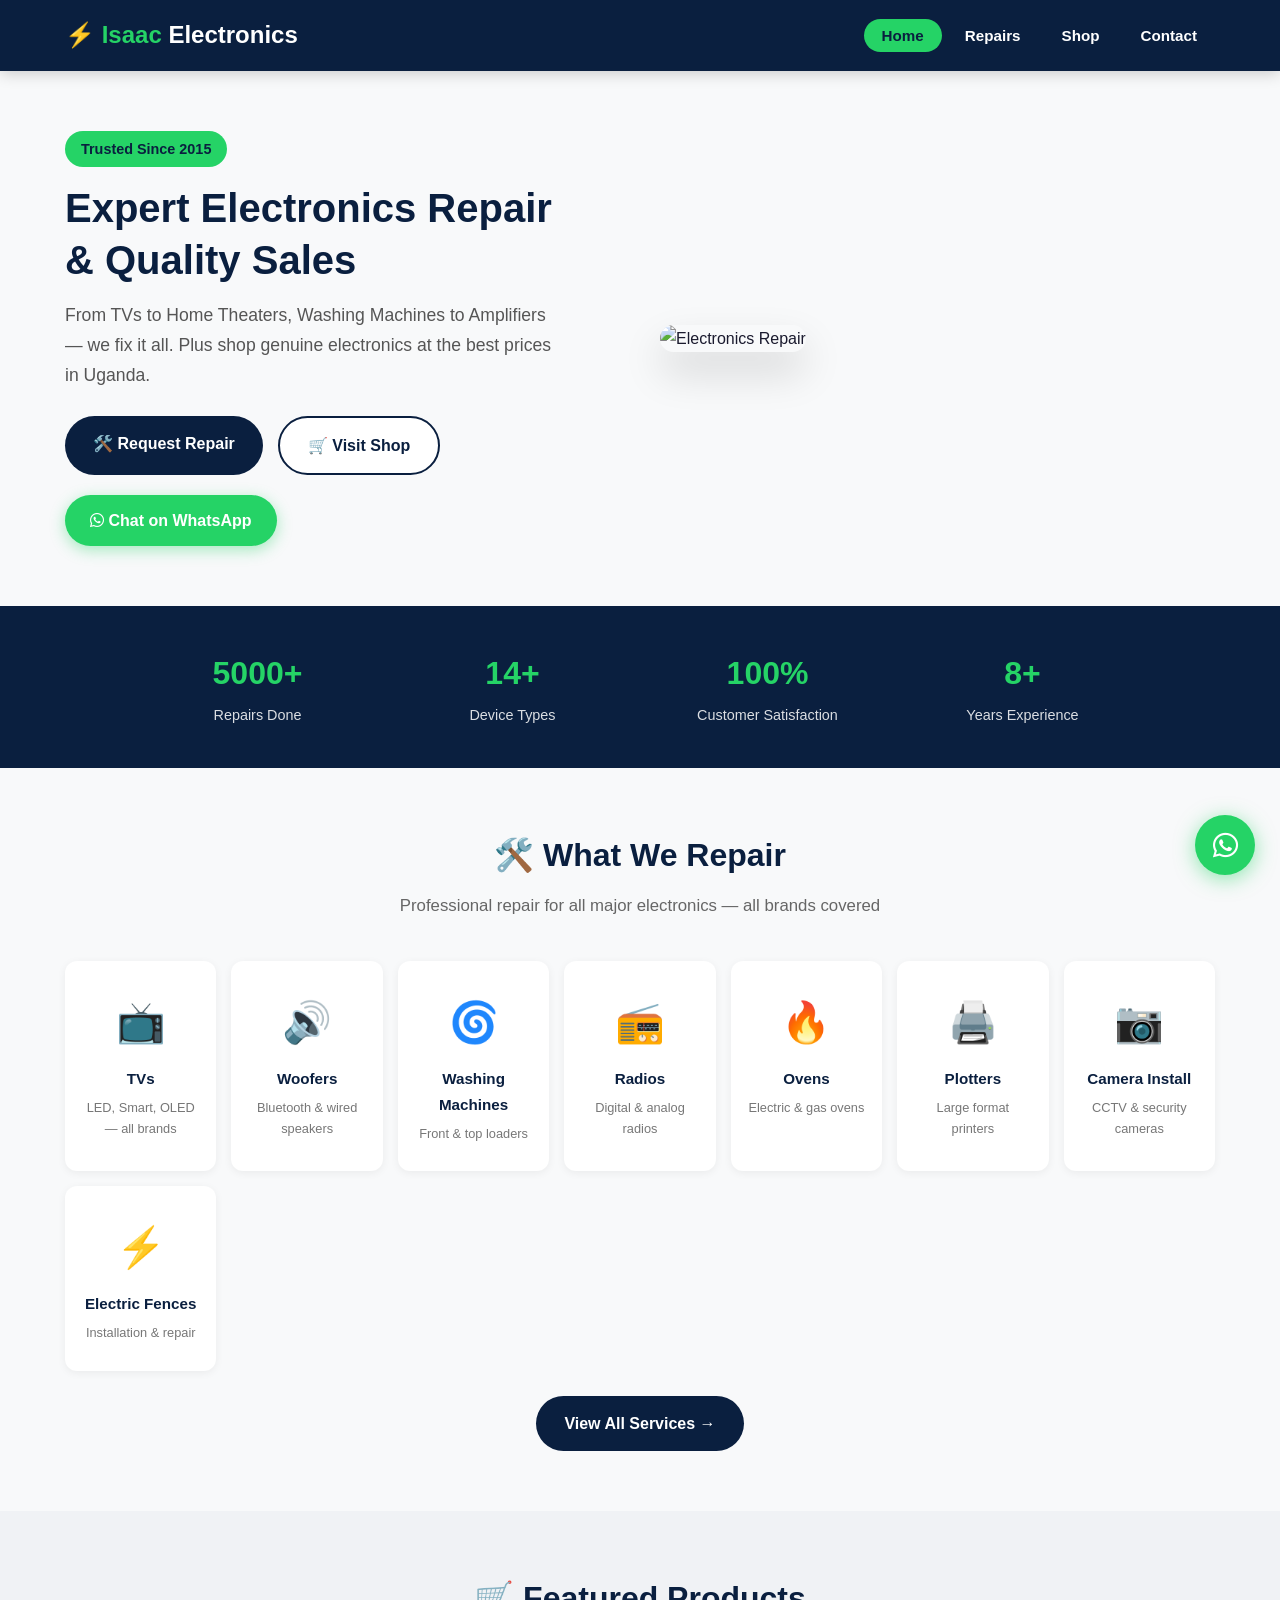
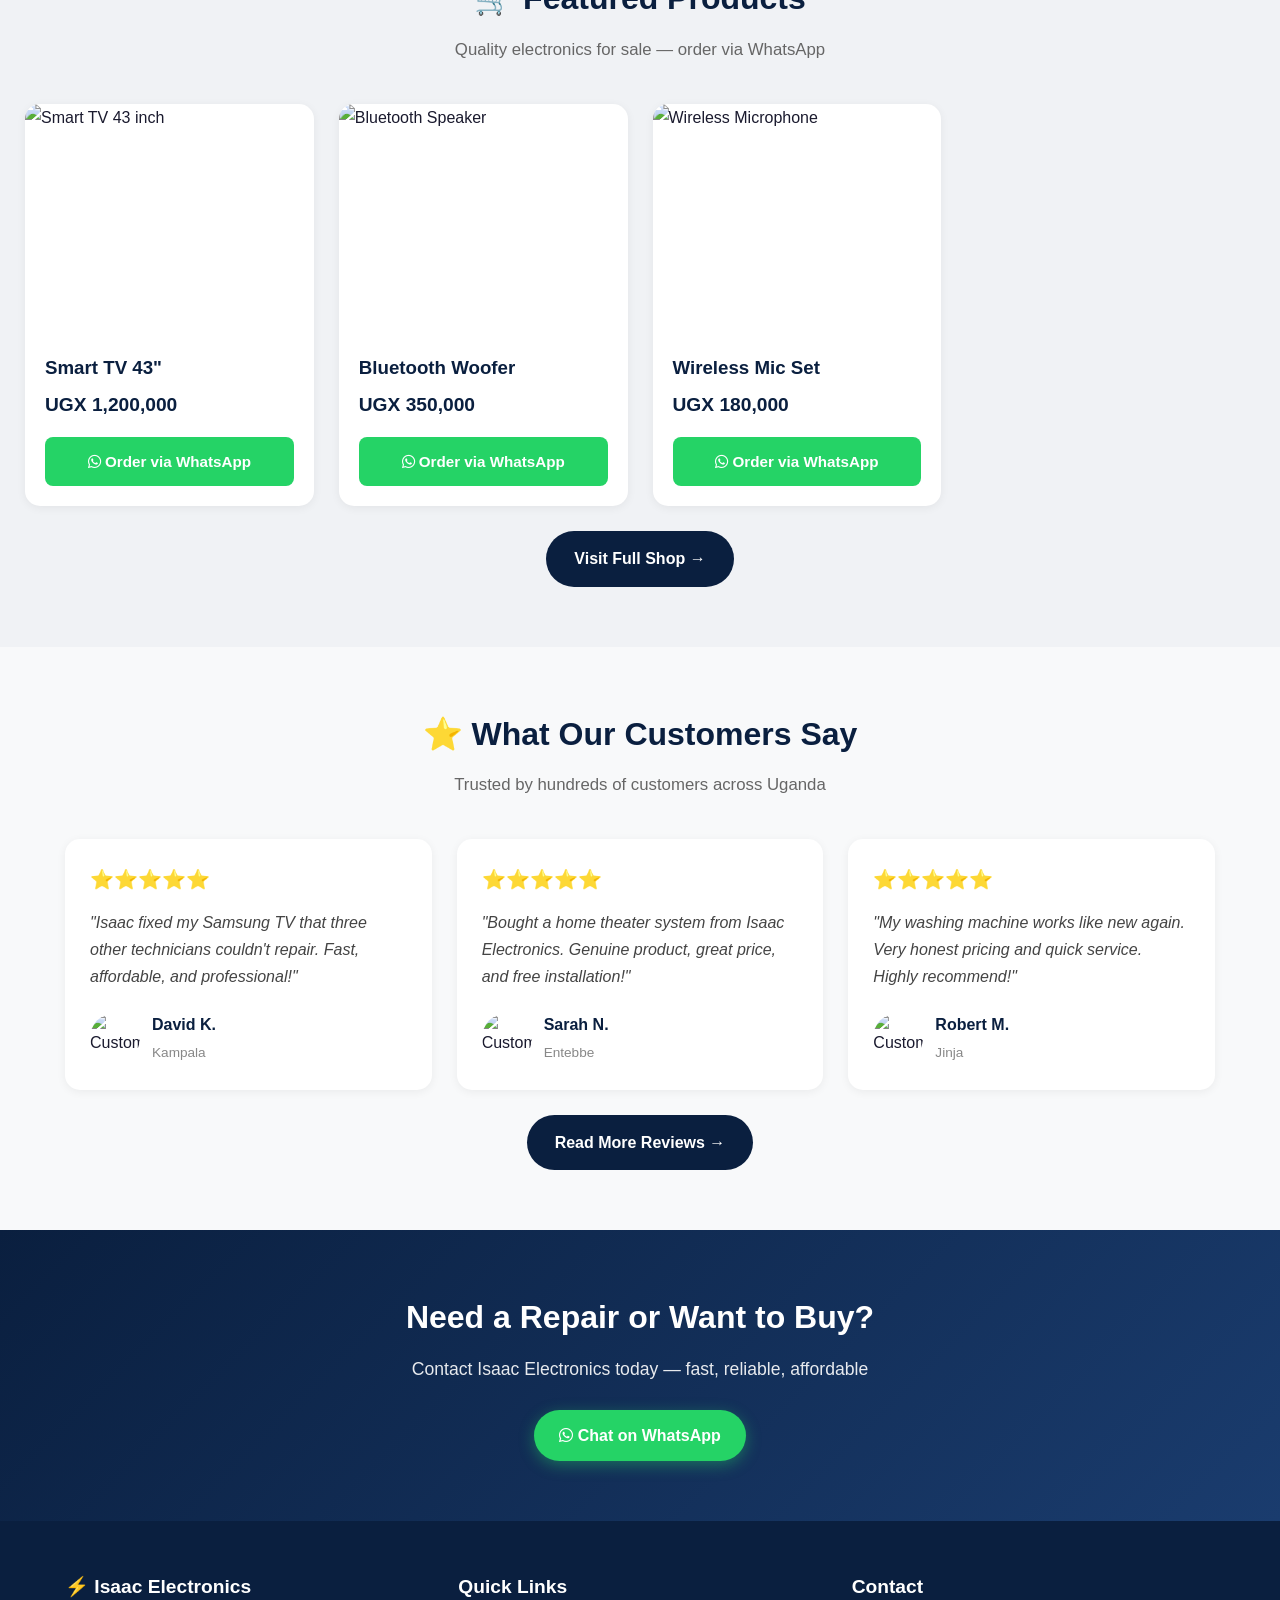
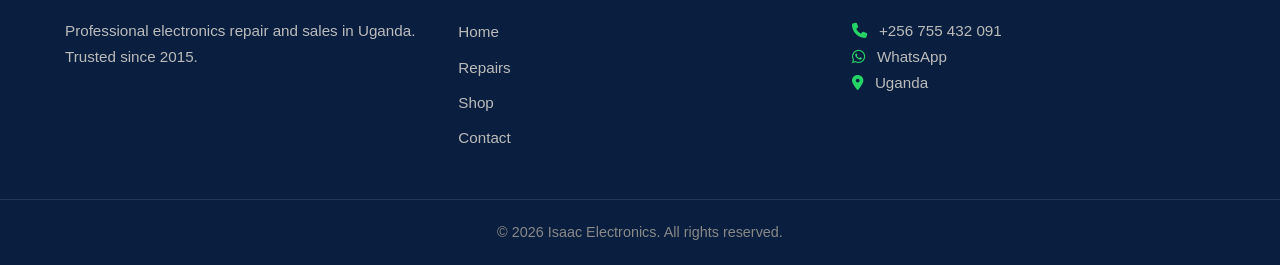
==== index.html @ d1e7b763 "Add files via upload" ====
<!DOCTYPE html>
<html lang="en">
<head>
    <meta charset="UTF-8">
    <meta name="viewport" content="width=device-width, initial-scale=1.0">
    <title>Isaac Electronics — Repairs & Sales | Uganda</title>
    <link rel="stylesheet" href="style.css">
    <link rel="stylesheet" href="https://cdnjs.cloudflare.com/ajax/libs/font-awesome/6.5.0/css/all.min.css">
</head>
<body>

    <!-- Header -->
    <header>
        <div class="header-inner">
            <a href="index.html" class="logo">⚡ Isaac <span>Electronics</span></a>
            <button class="menu-toggle" id="menuToggle" aria-label="Menu">
                <i class="fas fa-bars"></i>
            </button>
            <nav id="navMenu">
                <ul>
                    <li><a href="index.html" class="active">Home</a></li>
                    <li><a href="services.html">Repairs</a></li>
                    <li><a href="shop.html">Shop</a></li>
                    <li><a href="contact.html">Contact</a></li>
                </ul>
            </nav>
        </div>
    </header>

    <!-- Hero Section -->
    <section class="hero">
        <div class="hero-content">
            <span class="hero-badge">Trusted Since 2015</span>
            <h1>Expert Electronics Repair <br>&amp; Quality Sales</h1>
            <p>From TVs to Home Theaters, Washing Machines to Amplifiers — we fix it all. Plus shop genuine electronics at the best prices in Uganda.</p>
            <div class="hero-buttons">
                <a href="services.html" class="btn-primary">🛠️ Request Repair</a>
                <a href="shop.html" class="btn-secondary">🛒 Visit Shop</a>
            </div>
            <a href="https://wa.me/256755432091?text=Hello%20Isaac%20Electronics" target="_blank" class="btn-whatsapp-hero">
                <i class="fab fa-whatsapp"></i> Chat on WhatsApp
            </a>
        </div>
        <div class="hero-image">
            <img src="https://images.unsplash.com/photo-1603209899958-41ca7ac18ed7?w=600&h=400&fit=crop" alt="Electronics Repair" loading="lazy">
        </div>
    </section>

    <!-- Quick Stats -->
    <section class="stats">
        <div class="stats-inner">
            <div class="stat-item">
                <span class="stat-number">5000+</span>
                <span class="stat-label">Repairs Done</span>
            </div>
            <div class="stat-item">
                <span class="stat-number">14+</span>
                <span class="stat-label">Device Types</span>
            </div>
            <div class="stat-item">
                <span class="stat-number">100%</span>
                <span class="stat-label">Customer Satisfaction</span>
            </div>
            <div class="stat-item">
                <span class="stat-number">8+</span>
                <span class="stat-label">Years Experience</span>
            </div>
        </div>
    </section>

    <!-- Services Preview -->
    <section class="section">
        <h2 class="section-title">🛠️ What We Repair</h2>
        <p class="section-subtitle">Professional repair for all major electronics — all brands covered</p>
        <div class="services-grid">
            <div class="service-card"><div class="service-icon">📺</div><h3>TVs</h3><p>LED, Smart, OLED — all brands</p></div>
            <div class="service-card"><div class="service-icon">🔊</div><h3>Woofers</h3><p>Bluetooth & wired speakers</p></div>
            <div class="service-card"><div class="service-icon">🌀</div><h3>Washing Machines</h3><p>Front & top loaders</p></div>
            <div class="service-card"><div class="service-icon">📻</div><h3>Radios</h3><p>Digital & analog radios</p></div>
            <div class="service-card"><div class="service-icon">🔥</div><h3>Ovens</h3><p>Electric & gas ovens</p></div>
            <div class="service-card"><div class="service-icon">🖨️</div><h3>Plotters</h3><p>Large format printers</p></div>
            <div class="service-card"><div class="service-icon">📷</div><h3>Camera Install</h3><p>CCTV & security cameras</p></div>
            <div class="service-card"><div class="service-icon">⚡</div><h3>Electric Fences</h3><p>Installation & repair</p></div>
        </div>
        <div style="text-align:center; margin-top:25px;">
            <a href="services.html" class="btn-primary">View All Services →</a>
        </div>
    </section>

    <!-- Featured Products Preview -->
    <section class="section bg-light">
        <h2 class="section-title">🛒 Featured Products</h2>
        <p class="section-subtitle">Quality electronics for sale — order via WhatsApp</p>
        <div class="shop-grid">
            <div class="product-card">
                <div class="product-img-container">
                    <img src="https://images.unsplash.com/photo-1593359677879-a4bb92f829d1?w=400&h=300&fit=crop" alt="Smart TV 43 inch" loading="lazy">
                </div>
                <div class="product-info">
                    <h3>Smart TV 43"</h3>
                    <p class="product-price">UGX 1,200,000</p>
                    <a href="https://wa.me/256755432091?text=Hello%20Isaac%20Electronics%2C%20I%20want%20to%20order%20the%20Smart%20TV%2043%22" target="_blank" class="btn-order"><i class="fab fa-whatsapp"></i> Order via WhatsApp</a>
                </div>
            </div>
            <div class="product-card">
                <div class="product-img-container">
                    <img src="https://images.unsplash.com/photo-1608043152269-423dbba4e7e1?w=400&h=300&fit=crop" alt="Bluetooth Speaker" loading="lazy">
                </div>
                <div class="product-info">
                    <h3>Bluetooth Woofer</h3>
                    <p class="product-price">UGX 350,000</p>
                    <a href="https://wa.me/256755432091?text=Hello%20Isaac%20Electronics%2C%20I%20want%20to%20order%20the%20Bluetooth%20Woofer" target="_blank" class="btn-order"><i class="fab fa-whatsapp"></i> Order via WhatsApp</a>
                </div>
            </div>
            <div class="product-card">
                <div class="product-img-container">
                    <img src="https://images.unsplash.com/photo-1598653222000-6b7b7a552625?w=400&h=300&fit=crop" alt="Wireless Microphone" loading="lazy">
                </div>
                <div class="product-info">
                    <h3>Wireless Mic Set</h3>
                    <p class="product-price">UGX 180,000</p>
                    <a href="https://wa.me/256755432091?text=Hello%20Isaac%20Electronics%2C%20I%20want%20to%20order%20the%20Wireless%20Microphone%20Set" target="_blank" class="btn-order"><i class="fab fa-whatsapp"></i> Order via WhatsApp</a>
                </div>
            </div>
        </div>
        <div style="text-align:center; margin-top:25px;">
            <a href="shop.html" class="btn-primary">Visit Full Shop →</a>
        </div>
    </section>

    <!-- Testimonials Preview -->
    <section class="section">
        <h2 class="section-title">⭐ What Our Customers Say</h2>
        <p class="section-subtitle">Trusted by hundreds of customers across Uganda</p>
        <div class="testimonials-grid">
            <div class="testimonial-card">
                <div class="testimonial-stars">⭐⭐⭐⭐⭐</div>
                <p class="testimonial-text">"Isaac fixed my Samsung TV that three other technicians couldn't repair. Fast, affordable, and professional!"</p>
                <div class="testimonial-author">
                    <img src="https://randomuser.me/api/portraits/men/32.jpg" alt="Customer" loading="lazy">
                    <div>
                        <strong>David K.</strong>
                        <span>Kampala</span>
                    </div>
                </div>
            </div>
            <div class="testimonial-card">
                <div class="testimonial-stars">⭐⭐⭐⭐⭐</div>
                <p class="testimonial-text">"Bought a home theater system from Isaac Electronics. Genuine product, great price, and free installation!"</p>
                <div class="testimonial-author">
                    <img src="https://randomuser.me/api/portraits/women/44.jpg" alt="Customer" loading="lazy">
                    <div>
                        <strong>Sarah N.</strong>
                        <span>Entebbe</span>
                    </div>
                </div>
            </div>
            <div class="testimonial-card">
                <div class="testimonial-stars">⭐⭐⭐⭐⭐</div>
                <p class="testimonial-text">"My washing machine works like new again. Very honest pricing and quick service. Highly recommend!"</p>
                <div class="testimonial-author">
                    <img src="https://randomuser.me/api/portraits/men/67.jpg" alt="Customer" loading="lazy">
                    <div>
                        <strong>Robert M.</strong>
                        <span>Jinja</span>
                    </div>
                </div>
            </div>
        </div>
        <div style="text-align:center; margin-top:25px;">
            <a href="contact.html#testimonials" class="btn-primary">Read More Reviews →</a>
        </div>
    </section>

    <!-- CTA -->
    <section class="cta">
        <h2>Need a Repair or Want to Buy?</h2>
        <p>Contact Isaac Electronics today — fast, reliable, affordable</p>
        <a href="https://wa.me/256755432091?text=Hello%20Isaac%20Electronics" target="_blank" class="btn-whatsapp-hero">
            <i class="fab fa-whatsapp"></i> Chat on WhatsApp
        </a>
    </section>

    <!-- Footer -->
    <footer>
        <div class="footer-inner">
            <div class="footer-col">
                <h3>⚡ Isaac Electronics</h3>
                <p>Professional electronics repair and sales in Uganda. Trusted since 2015.</p>
            </div>
            <div class="footer-col">
                <h3>Quick Links</h3>
                <ul>
                    <li><a href="index.html">Home</a></li>
                    <li><a href="services.html">Repairs</a></li>
                    <li><a href="shop.html">Shop</a></li>
                    <li><a href="contact.html">Contact</a></li>
                </ul>
            </div>
            <div class="footer-col">
                <h3>Contact</h3>
                <p><i class="fas fa-phone"></i> +256 755 432 091</p>
                <p><i class="fab fa-whatsapp"></i> <a href="https://wa.me/256755432091" target="_blank">WhatsApp</a></p>
                <p><i class="fas fa-map-marker-alt"></i> Uganda</p>
            </div>
        </div>
        <div class="footer-bottom">
            <p>&copy; 2026 Isaac Electronics. All rights reserved.</p>
        </div>
    </footer>

    <!-- Floating WhatsApp -->
    <a href="https://wa.me/256755432091?text=Hello%20Isaac%20Electronics" target="_blank" class="floating-whatsapp" title="Chat on WhatsApp">
        <i class="fab fa-whatsapp"></i>
    </a>

    <script src="script.js"></script>
</body>
</html>
---- style.css ----
/* ===== RESET & BASE ===== */
* {
    margin: 0;
    padding: 0;
    box-sizing: border-box;
    font-family: 'Segoe UI', Tahoma, Geneva, Verdana, sans-serif;
}

html {
    scroll-behavior: smooth;
}

body {
    background: #f8f9fa;
    color: #1a1a2e;
    line-height: 1.7;
}

a {
    text-decoration: none;
    color: inherit;
}

img {
    max-width: 100%;
    height: auto;
}

/* ===== HEADER ===== */
header {
    background: #0a1f3f;
    position: sticky;
    top: 0;
    z-index: 1000;
    box-shadow: 0 2px 15px rgba(0,0,0,0.2);
}

.header-inner {
    max-width: 1200px;
    margin: 0 auto;
    display: flex;
    align-items: center;
    justify-content: space-between;
    padding: 15px 25px;
}

.logo {
    font-size: 1.5rem;
    font-weight: 800;
    color: #25D366;
    text-decoration: none;
}

.logo span {
    color: white;
}

/* Navigation */
nav ul {
    display: flex;
    list-style: none;
    gap: 5px;
}

nav a {
    color: white;
    padding: 8px 18px;
    border-radius: 25px;
    font-weight: 600;
    transition: all 0.3s;
    font-size: 0.95rem;
}

nav a:hover,
nav a.active {
    background: #25D366;
    color: #0a1f3f;
}

/* Mobile Menu */
.menu-toggle {
    display: none;
    background: none;
    border: none;
    color: white;
    font-size: 1.8rem;
    cursor: pointer;
}

/* ===== HERO ===== */
.hero {
    max-width: 1200px;
    margin: 0 auto;
    display: grid;
    grid-template-columns: 1fr 1fr;
    gap: 40px;
    align-items: center;
    padding: 60px 25px;
}

.hero-badge {
    display: inline-block;
    background: #25D366;
    color: #0a1f3f;
    padding: 6px 16px;
    border-radius: 20px;
    font-weight: 700;
    font-size: 0.9rem;
    margin-bottom: 15px;
}

.hero-content h1 {
    font-size: 2.5rem;
    font-weight: 800;
    color: #0a1f3f;
    margin-bottom: 15px;
    line-height: 1.3;
}

.hero-content p {
    font-size: 1.1rem;
    color: #555;
    margin-bottom: 25px;
    max-width: 500px;
}

.hero-buttons {
    display: flex;
    gap: 15px;
    flex-wrap: wrap;
    margin-bottom: 20px;
}

.hero-image img {
    border-radius: 20px;
    box-shadow: 0 20px 40px rgba(0,0,0,0.15);
}

.btn-primary {
    display: inline-block;
    background: #0a1f3f;
    color: white;
    padding: 14px 28px;
    border-radius: 30px;
    font-weight: 700;
    transition: all 0.3s;
}

.btn-primary:hover {
    background: #15305a;
    transform: translateY(-2px);
}

.btn-secondary {
    display: inline-block;
    background: white;
    color: #0a1f3f;
    padding: 14px 28px;
    border-radius: 30px;
    font-weight: 700;
    border: 2px solid #0a1f3f;
    transition: all 0.3s;
}

.btn-secondary:hover {
    background: #0a1f3f;
    color: white;
    transform: translateY(-2px);
}

.btn-whatsapp-hero {
    display: inline-block;
    background: #25D366;
    color: white;
    padding: 12px 25px;
    border-radius: 30px;
    font-weight: 700;
    transition: all 0.3s;
    box-shadow: 0 4px 15px rgba(37, 211, 102, 0.4);
}

.btn-whatsapp-hero:hover {
    background: #1ebc57;
    transform: translateY(-2px);
    box-shadow: 0 6px 20px rgba(37, 211, 102, 0.6);
}

/* ===== STATS ===== */
.stats {
    background: #0a1f3f;
    color: white;
    padding: 40px 25px;
}

.stats-inner {
    max-width: 1000px;
    margin: 0 auto;
    display: grid;
    grid-template-columns: repeat(4, 1fr);
    text-align: center;
    gap: 20px;
}

.stat-number {
    display: block;
    font-size: 2rem;
    font-weight: 800;
    color: #25D366;
}

.stat-label {
    font-size: 0.9rem;
    opacity: 0.85;
}

/* ===== SECTIONS ===== */
.section {
    max-width: 1200px;
    margin: 0 auto;
    padding: 60px 25px;
}

.bg-light {
    background: #f0f2f5;
    max-width: 100%;
}

.section-title {
    text-align: center;
    font-size: 2rem;
    font-weight: 800;
    color: #0a1f3f;
    margin-bottom: 10px;
}

.section-subtitle {
    text-align: center;
    color: #666;
    margin-bottom: 40px;
    font-size: 1.05rem;
}

/* ===== PAGE BANNER ===== */
.page-banner {
    background: linear-gradient(135deg, #0a1f3f, #1a3c6e);
    color: white;
    text-align: center;
    padding: 50px 25px;
}

.page-banner h1 {
    font-size: 2.2rem;
    margin-bottom: 10px;
}

.page-banner p {
    opacity: 0.9;
    font-size: 1.05rem;
}

/* ===== SERVICES GRID ===== */
.services-grid {
    display: grid;
    grid-template-columns: repeat(auto-fill, minmax(150px, 1fr));
    gap: 15px;
}

.service-card {
    background: white;
    padding: 25px 15px;
    text-align: center;
    border-radius: 12px;
    box-shadow: 0 2px 8px rgba(0,0,0,0.06);
    transition: all 0.3s;
    border: 2px solid transparent;
}

.service-card.clickable {
    cursor: pointer;
}

.service-card.clickable:hover {
    transform: translateY(-5px);
    box-shadow: 0 10px 25px rgba(0,0,0,0.12);
    border-color: #25D366;
}

.service-card.clickable.selected {
    border-color: #25D366;
    background: #f0fff4;
}

.service-icon {
    font-size: 2.5rem;
    margin-bottom: 10px;
}

.service-card h3 {
    font-size: 0.95rem;
    color: #0a1f3f;
    margin-bottom: 5px;
}

.service-card p {
    font-size: 0.8rem;
    color: #777;
}

/* ===== FORM ===== */
.form-container {
    background: white;
    padding: 35px;
    border-radius: 15px;
    box-shadow: 0 2px 20px rgba(0,0,0,0.08);
    max-width: 650px;
    margin: 0 auto;
}

.form-group {
    margin-bottom: 18px;
}

label {
    font-weight: 600;
    display: block;
    margin-bottom: 5px;
    color: #0a1f3f;
}

select, input, textarea {
    width: 100%;
    padding: 12px 15px;
    border: 2px solid #ddd;
    border-radius: 8px;
    font-size: 1rem;
    transition: all 0.3s;
    font-family: inherit;
    background: #fafafa;
}

select:focus, input:focus, textarea:focus {
    outline: none;
    border-color: #25D366;
    box-shadow: 0 0 0 3px rgba(37, 211, 102, 0.1);
    background: white;
}

textarea {
    resize: vertical;
    min-height: 100px;
}

.btn-submit {
    width: 100%;
    background: #25D366;
    color: white;
    padding: 14px;
    border: none;
    border-radius: 8px;
    font-size: 1.1rem;
    font-weight: 700;
    cursor: pointer;
    transition: all 0.3s;
}

.btn-submit:hover {
    background: #1ebc57;
}

/* ===== SHOP ===== */
.shop-filters {
    display: flex;
    justify-content: center;
    gap: 10px;
    flex-wrap: wrap;
}

.filter-btn {
    background: white;
    border: 2px solid #ddd;
    padding: 10px 22px;
    border-radius: 25px;
    cursor: pointer;
    font-weight: 600;
    transition: all 0.3s;
    font-size: 0.9rem;
}

.filter-btn.active,
.filter-btn:hover {
    background: #25D366;
    border-color: #25D366;
    color: white;
}

.shop-grid {
    display: grid;
    grid-template-columns: repeat(auto-fill, minmax(280px, 1fr));
    gap: 25px;
}

.product-card {
    background: white;
    border-radius: 15px;
    overflow: hidden;
    box-shadow: 0 2px 10px rgba(0,0,0,0.06);
    transition: all 0.3s;
}

.product-card:hover {
    transform: translateY(-5px);
    box-shadow: 0 15px 30px rgba(0,0,0,0.12);
}

.product-img-container {
    position: relative;
    height: 220px;
    overflow: hidden;
}

.product-img-container img {
    width: 100%;
    height: 100%;
    object-fit: cover;
    transition: transform 0.3s;
}

.product-card:hover .product-img-container img {
    transform: scale(1.05);
}

.product-tag {
    position: absolute;
    top: 12px;
    left: 12px;
    background: #25D366;
    color: #0a1f3f;
    padding: 5px 12px;
    border-radius: 15px;
    font-size: 0.75rem;
    font-weight: 700;
}

.product-tag.sale {
    background: #ff4444;
    color: white;
}

.product-info {
    padding: 20px;
}

.product-category {
    font-size: 0.8rem;
    color: #25D366;
    font-weight: 600;
    text-transform: uppercase;
    letter-spacing: 1px;
}

.product-info h3 {
    font-weight: 700;
    margin: 8px 0 5px;
    color: #0a1f3f;
}

.product-desc {
    font-size: 0.85rem;
    color: #777;
    margin-bottom: 10px;
}

.product-price {
    font-weight: 800;
    font-size: 1.2rem;
    color: #0a1f3f;
    margin-bottom: 15px;
}

.old-price {
    text-decoration: line-through;
    color: #aaa;
    font-weight: 400;
    margin-right: 8px;
    font-size: 0.9rem;
}

.btn-order {
    display: block;
    width: 100%;
    background: #25D366;
    color: white;
    text-align: center;
    padding: 12px;
    border-radius: 8px;
    font-weight: 600;
    transition: all 0.3s;
    border: none;
    cursor: pointer;
    font-size: 0.95rem;
}

.btn-order:hover {
    background: #1ebc57;
}

/* ===== TESTIMONIALS ===== */
.testimonials-grid,
.testimonials-grid-full {
    display: grid;
    grid-template-columns: repeat(auto-fill, minmax(320px, 1fr));
    gap: 25px;
}

.testimonial-card {
    background: white;
    padding: 25px;
    border-radius: 15px;
    box-shadow: 0 2px 10px rgba(0,0,0,0.06);
    transition: all 0.3s;
}

.testimonial-card:hover {
    transform: translateY(-3px);
    box-shadow: 0 10px 25px rgba(0,0,0,0.1);
}

.testimonial-stars {
    color: #f5a623;
    font-size: 1.2rem;
    margin-bottom: 12px;
}

.testimonial-text {
    font-style: italic;
    color: #444;
    margin-bottom: 20px;
    line-height: 1.7;
}

.testimonial-author {
    display: flex;
    align-items: center;
    gap: 12px;
}

.testimonial-author img {
    width: 50px;
    height: 50px;
    border-radius: 50%;
    object-fit: cover;
}

.testimonial-author strong {
    display: block;
    color: #0a1f3f;
}

.testimonial-author span {
    font-size: 0.85rem;
    color: #888;
}

/* ===== STEPS ===== */
.steps-grid {
    display: grid;
    grid-template-columns: repeat(auto-fill, minmax(220px, 1fr));
    gap: 25px;
}

.step-card {
    text-align: center;
    padding: 30px 20px;
    background: white;
    border-radius: 15px;
    box-shadow: 0 2px 10px rgba(0,0,0,0.06);
}

.step-number {
    width: 50px;
    height: 50px;
    background: #25D366;
    color: #0a1f3f;
    border-radius: 50%;
    display: flex;
    align-items: center;
    justify-content: center;
    font-size: 1.5rem;
    font-weight: 800;
    margin: 0 auto 15px;
}

.step-card h3 {
    color: #0a1f3f;
    margin-bottom: 8px;
}

.step-card p {
    color: #666;
    font-size: 0.9rem;
}

/* ===== CONTACT ===== */
.contact-grid {
    display: grid;
    grid-template-columns: 1fr 1fr;
    gap: 40px;
    align-items: start;
}

.contact-info h2,
.contact-map h2 {
    margin-bottom: 25px;
    color: #0a1f3f;
}

.contact-item {
    display: flex;
    gap: 15px;
    margin-bottom: 20px;
    align-items: flex-start;
}

.contact-item i {
    font-size: 1.3rem;
    color: #25D366;
    margin-top: 3px;
}

.contact-item h3 {
    font-size: 1rem;
    color: #0a1f3f;
    margin-bottom: 3px;
}

.contact-item p {
    color: #555;
}

.contact-item a {
    color: #25D366;
    font-weight: 600;
}

/* ===== CTA ===== */
.cta {
    background: linear-gradient(135deg, #0a1f3f, #1a3c6e);
    color: white;
    text-align: center;
    padding: 60px 25px;
}

.cta h2 {
    font-size: 2rem;
    margin-bottom: 10px;
}

.cta p {
    opacity: 0.9;
    margin-bottom: 25px;
    font-size: 1.1rem;
}

/* ===== FOOTER ===== */
footer {
    background: #0a1f3f;
    color: white;
    padding-top: 50px;
}

.footer-inner {
    max-width: 1200px;
    margin: 0 auto;
    display: grid;
    grid-template-columns: repeat(3, 1fr);
    gap: 30px;
    padding: 0 25px 40px;
}

.footer-col h3 {
    margin-bottom: 15px;
    font-size: 1.2rem;
}

.footer-col p,
.footer-col a {
    color: #bbb;
    font-size: 0.95rem;
}

.footer-col ul {
    list-style: none;
}

.footer-col ul li {
    margin-bottom: 8px;
}

.footer-col ul a:hover {
    color: #25D366;
}

.footer-col i {
    color: #25D366;
    margin-right: 8px;
}

.footer-bottom {
    border-top: 1px solid rgba(255,255,255,0.1);
    text-align: center;
    padding: 20px;
    font-size: 0.9rem;
    color: #888;
}

/* ===== FLOATING WHATSAPP ===== */
.floating-whatsapp {
    position: fixed;
    bottom: 25px;
    right: 25px;
    background: #25D366;
    color: white;
    width: 60px;
    height: 60px;
    border-radius: 50%;
    display: flex;
    align-items: center;
    justify-content: center;
    font-size: 1.8rem;
    text-decoration: none;
    box-shadow: 0 4px 20px rgba(37, 211, 102, 0.5);
    z-index: 200;
    transition: all 0.3s;
    animation: pulse 2s infinite;
}

.floating-whatsapp:hover {
    transform: scale(1.1);
    box-shadow: 0 8px 30px rgba(37, 211, 102, 0.7);
}

@keyframes pulse {
    0% { box-shadow: 0 0 0 0 rgba(37, 211, 102, 0.5); }
    70% { box-shadow: 0 0 0 15px rgba(37, 211, 102, 0); }
    100% { box-shadow: 0 0 0 0 rgba(37, 211, 102, 0); }
}

/* ===== RESPONSIVE ===== */
@media (max-width: 900px) {
    .hero {
        grid-template-columns: 1fr;
        text-align: center;
    }
    .hero-content p {
        max-width: 100%;
    }
    .hero-buttons {
        justify-content: center;
    }
    .stats-inner {
        grid-template-columns: repeat(2, 1fr);
    }
    .contact-grid {
        grid-template-columns: 1fr;
    }
}

@media (max-width: 768px) {
    .menu-toggle {
        display: block;
    }
    nav {
        display: none;
        position: absolute;
        top: 100%;
        left: 0;
        width: 100%;
        background: #0a1f3f;
        padding: 20px;
    }
    nav.open {
        display: block;
    }
    nav ul {
        flex-direction: column;
        gap: 10px;
    }
    nav a {
        display: block;
        text-align: center;
        padding: 12px;
    }
    .footer-inner {
        grid-template-columns: 1fr;
    }
    .hero-content h1 {
        font-size: 1.8rem;
    }
    .section-title {
        font-size: 1.6rem;
    }
    .services-grid {
        grid-template-columns: repeat(2, 1fr);
    }
    .shop-grid {
        grid-template-columns: 1fr;
    }
    .testimonials-grid,
    .testimonials-grid-full {
        grid-template-columns: 1fr;
    }
}

@media (max-width: 400px) {
    .services-grid {
        grid-template-columns: 1fr 1fr;
    }
    .hero-buttons {
        flex-direction: column;
    }
}
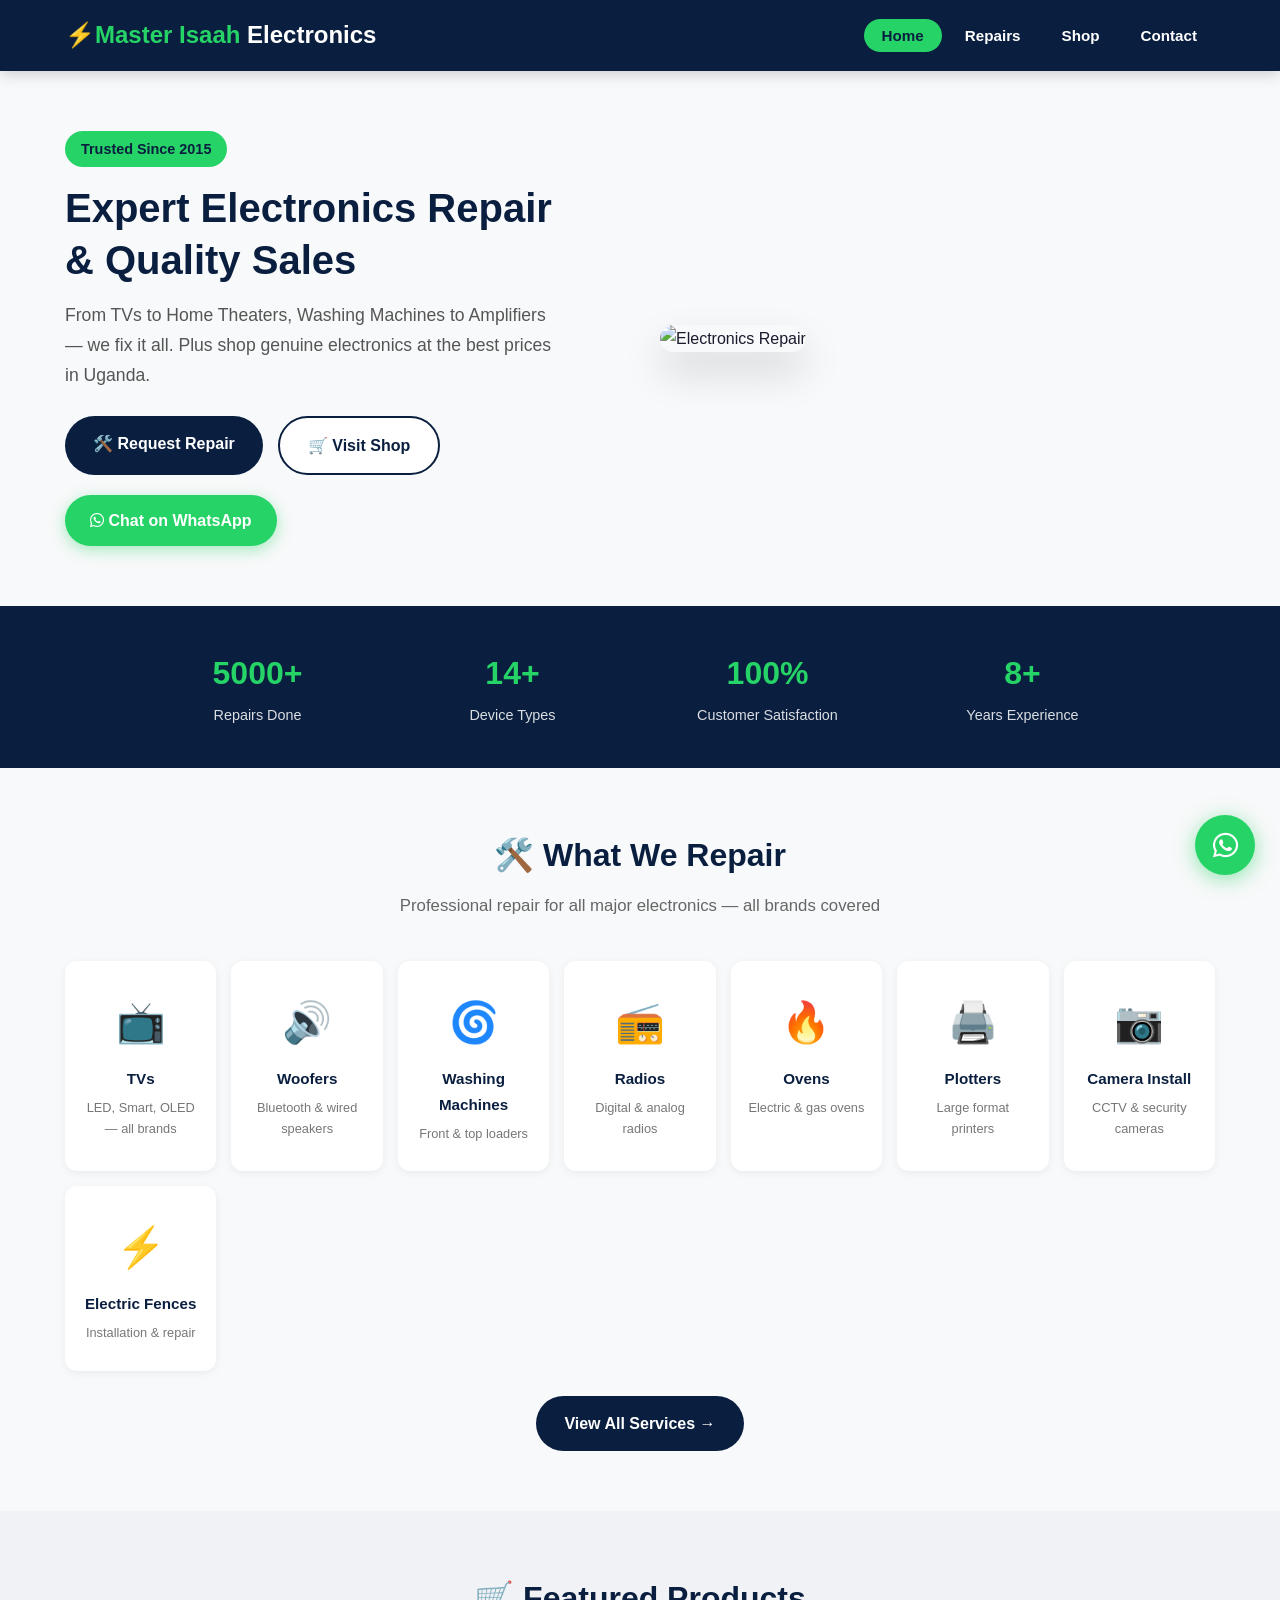
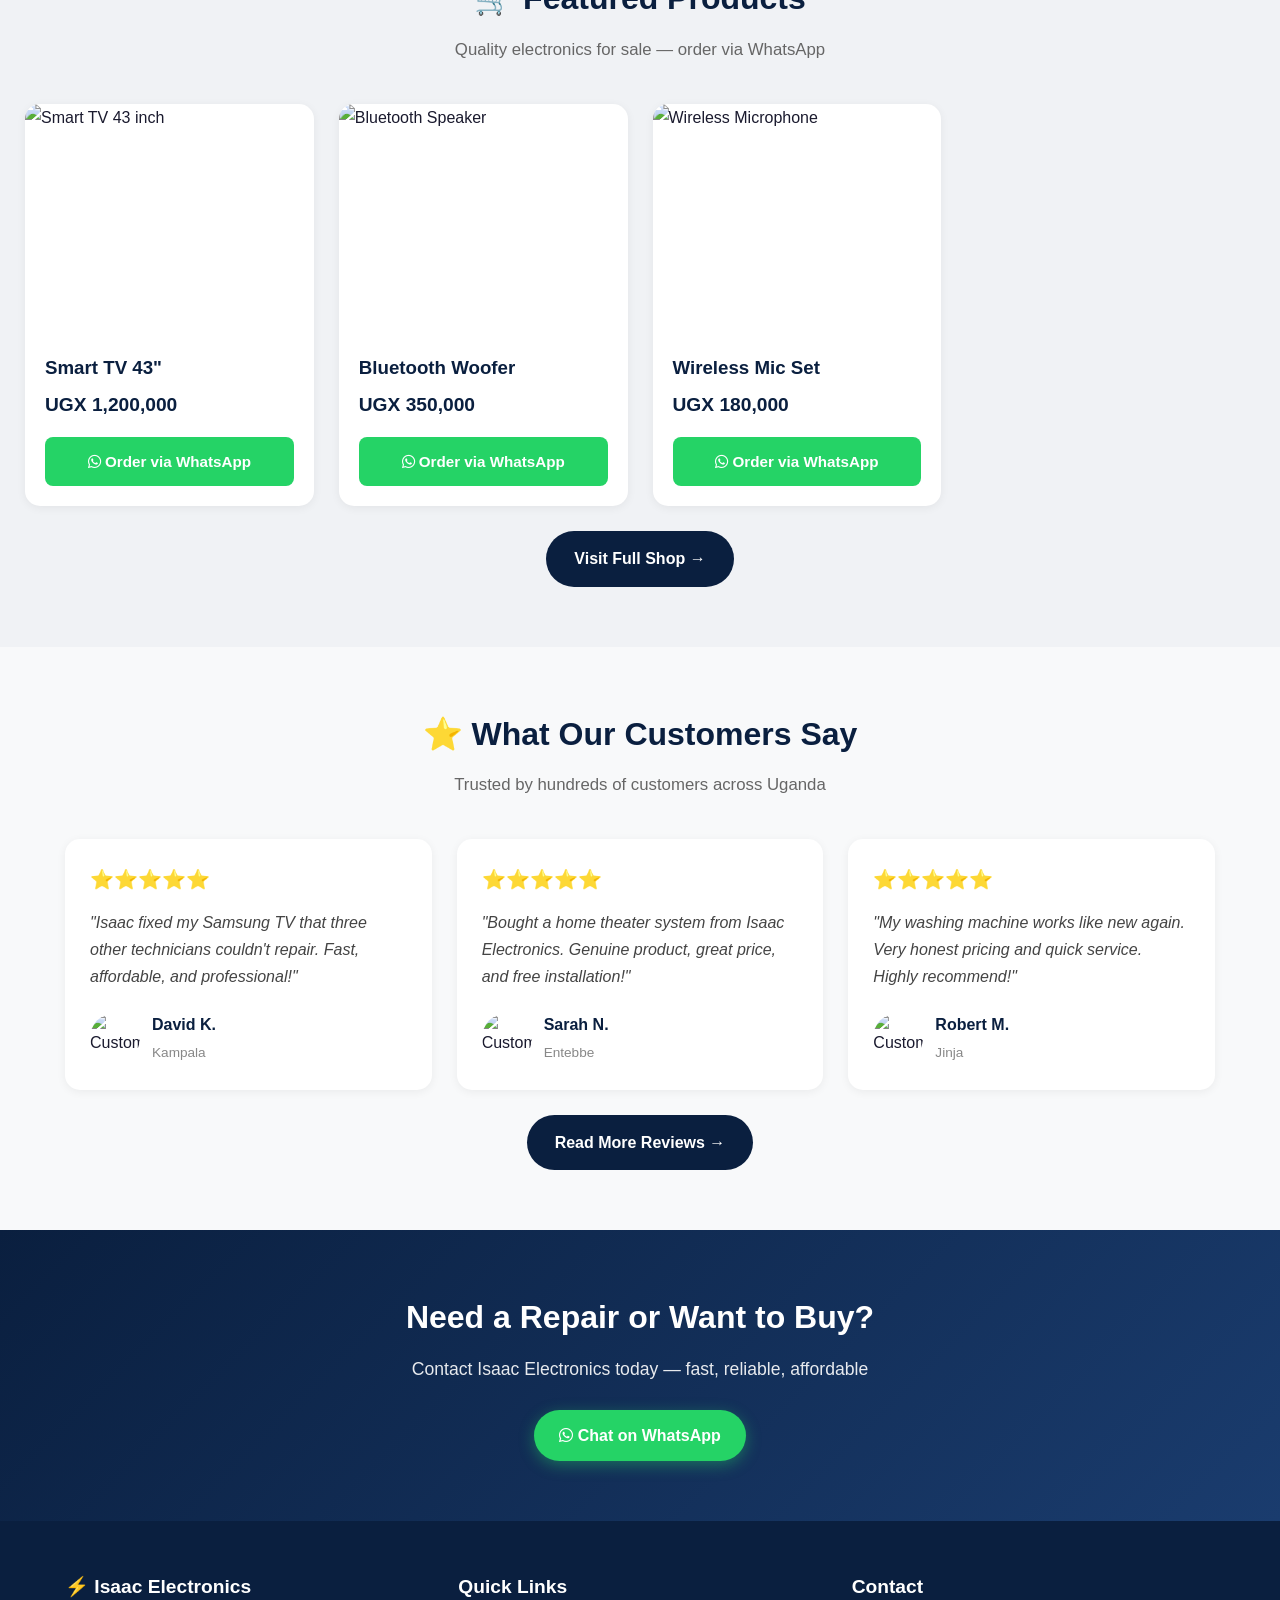
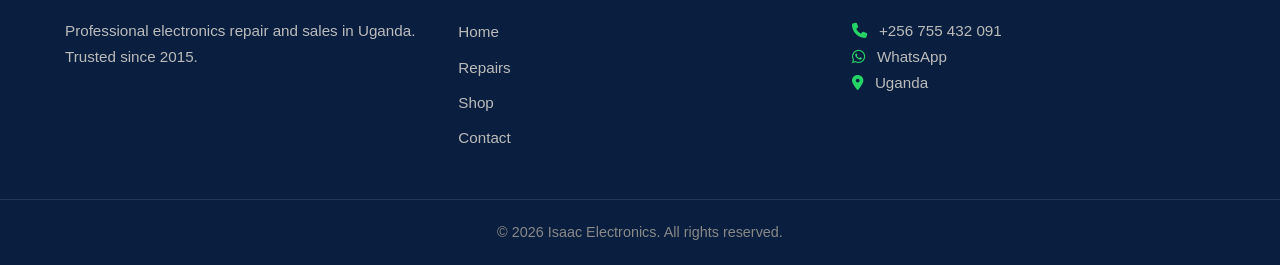
==== commit 7faa34c3: "Update index.html" ====
--- a/index.html
+++ b/index.html
@@ -12,7 +12,7 @@
     <!-- Header -->
     <header>
         <div class="header-inner">
-            <a href="index.html" class="logo">⚡ Isaac <span>Electronics</span></a>
+            <a href="index.html" class="logo">⚡Master Isaah <span>Electronics</span></a>
             <button class="menu-toggle" id="menuToggle" aria-label="Menu">
                 <i class="fas fa-bars"></i>
             </button>
@@ -114,7 +114,7 @@
             </div>
             <div class="product-card">
                 <div class="product-img-container">
-                    <img src="https://images.unsplash.com/photo-1598653222000-6b7b7a552625?w=400&h=300&fit=crop" alt="Wireless Microphone" loading="lazy">
+                    <img src="https://i.imgur.com/yfnsIap.jpeg?w=400&h=300&fit=crop" alt="Wireless Microphone" loading="lazy">
                 </div>
                 <div class="product-info">
                     <h3>Wireless Mic Set</h3>
